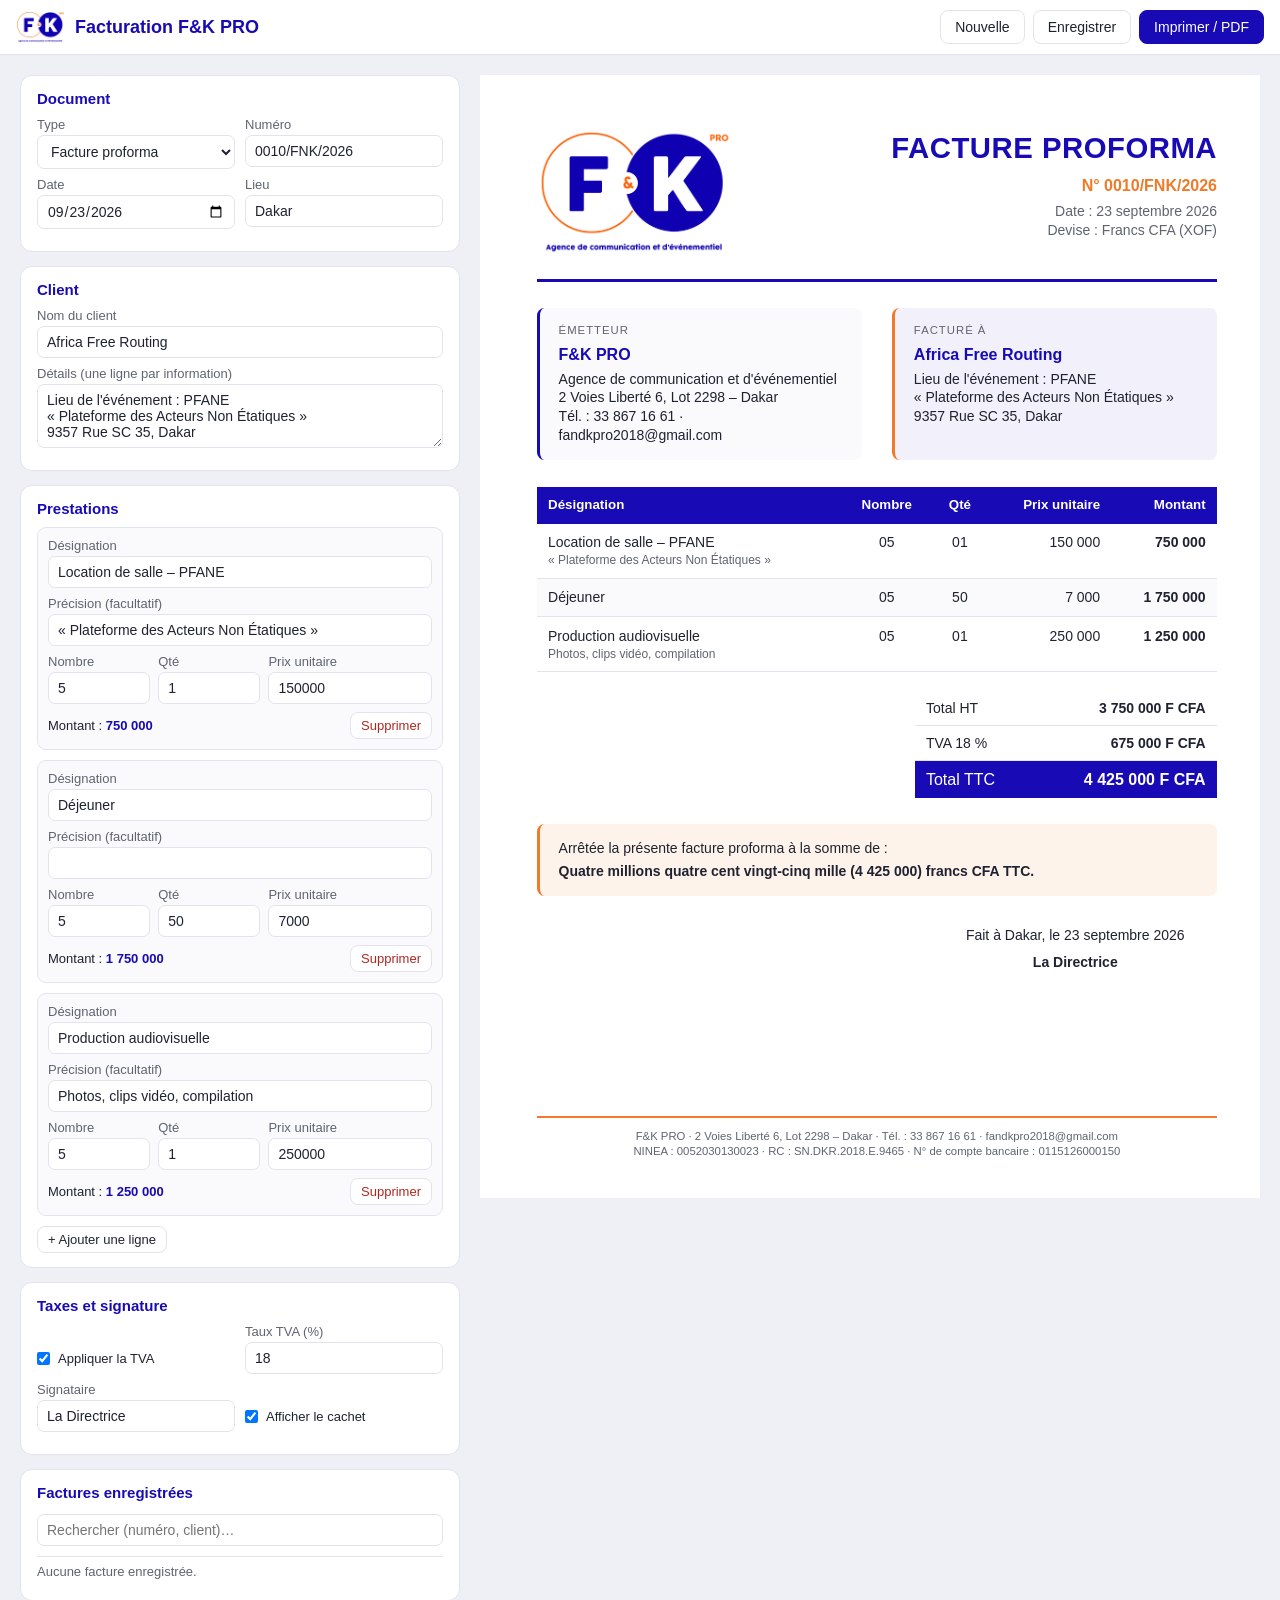
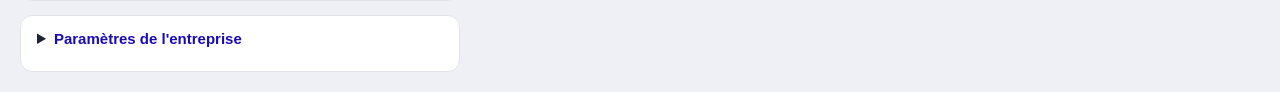
==== index.html @ 2679c10f "Application de facturation automatique F&K PRO Co-Authored-By: Claude Opus 5.5 <noreply@anthropic.co" ====
<!DOCTYPE html>
<html lang="fr">
<head>
<meta charset="UTF-8">
<meta name="viewport" content="width=device-width, initial-scale=1">
<title>F&amp;K PRO — Facturation</title>
<link rel="icon" href="logo.png">
<link rel="stylesheet" href="style.css">
</head>
<body>

<!-- Barre d'outils (non imprimée) -->
<header class="toolbar no-print">
  <div class="brand"><img src="logo.png" alt=""> <span>Facturation F&amp;K PRO</span></div>
  <div class="actions">
    <button id="btn-new" class="btn">Nouvelle</button>
    <button id="btn-save" class="btn">Enregistrer</button>
    <button id="btn-print" class="btn primary">Imprimer / PDF</button>
  </div>
</header>

<main class="layout">
  <!-- Formulaire de saisie (non imprimé) -->
  <aside class="editor no-print">
    <section class="card">
      <h2>Document</h2>
      <div class="grid2">
        <label>Type
          <select id="f-type">
            <option value="proforma">Facture proforma</option>
            <option value="facture">Facture</option>
            <option value="devis">Devis</option>
          </select>
        </label>
        <label>Numéro <input id="f-numero"></label>
        <label>Date <input id="f-date" type="date"></label>
        <label>Lieu <input id="f-lieu"></label>
      </div>
    </section>

    <section class="card">
      <h2>Client</h2>
      <label>Nom du client <input id="f-client"></label>
      <label>Détails (une ligne par information)
        <textarea id="f-client-details" rows="3"></textarea>
      </label>
    </section>

    <section class="card">
      <h2>Prestations</h2>
      <div id="lines"></div>
      <button id="btn-add-line" class="btn small">+ Ajouter une ligne</button>
    </section>

    <section class="card">
      <h2>Taxes et signature</h2>
      <div class="grid2">
        <label class="check"><input id="f-tva-on" type="checkbox"> Appliquer la TVA</label>
        <label>Taux TVA (%) <input id="f-tva" type="number" min="0" step="0.5"></label>
        <label>Signataire <input id="f-signataire"></label>
        <label class="check"><input id="f-cachet-on" type="checkbox"> Afficher le cachet</label>
      </div>
    </section>

    <section class="card">
      <h2>Factures enregistrées</h2>
      <input id="f-search" placeholder="Rechercher (numéro, client)…">
      <ul id="history" class="history"></ul>
    </section>

    <section class="card">
      <details>
        <summary><h2>Paramètres de l'entreprise</h2></summary>
        <label>Raison sociale <input id="s-nom"></label>
        <label>Activité <input id="s-activite"></label>
        <label>Adresse <input id="s-adresse"></label>
        <div class="grid2">
          <label>Téléphone <input id="s-tel"></label>
          <label>E-mail <input id="s-email"></label>
          <label>NINEA <input id="s-ninea"></label>
          <label>RC <input id="s-rc"></label>
          <label>N° de compte bancaire <input id="s-banque"></label>
          <label>Suffixe de numérotation <input id="s-suffixe"></label>
          <label>Prochain numéro <input id="s-prochain" type="number" min="1"></label>
        </div>
        <label>Cachet / signature (image, conservée uniquement sur cet appareil)
          <input id="s-cachet" type="file" accept="image/*">
        </label>
        <button id="btn-cachet-del" class="btn small">Retirer le cachet</button>
      </details>
    </section>
  </aside>

  <!-- Aperçu de la facture (seule partie imprimée) -->
  <section class="preview">
    <article class="sheet" id="sheet">
      <div class="sheet-body">
        <div class="head">
          <img class="logo" src="logo.png" alt="F&amp;K PRO">
          <div class="title">
            <h1 id="p-type">FACTURE PROFORMA</h1>
            <p class="num">N° <span id="p-numero"></span></p>
            <p class="meta">Date : <span id="p-date"></span></p>
            <p class="meta">Devise : Francs CFA (XOF)</p>
          </div>
        </div>

        <div class="parties">
          <div class="party">
            <p class="label">Émetteur</p>
            <p class="name" id="p-nom"></p>
            <p id="p-activite"></p>
            <p id="p-adresse"></p>
            <p id="p-contact"></p>
          </div>
          <div class="party client">
            <p class="label">Facturé à</p>
            <p class="name" id="p-client"></p>
            <div id="p-client-details"></div>
          </div>
        </div>

        <table class="items">
          <thead>
            <tr>
              <th class="desc">Désignation</th>
              <th>Nombre</th>
              <th>Qté</th>
              <th class="r">Prix unitaire</th>
              <th class="r">Montant</th>
            </tr>
          </thead>
          <tbody id="p-lines"></tbody>
        </table>

        <table class="totals">
          <tr><td>Total HT</td><td id="p-ht"></td></tr>
          <tr id="p-tva-row"><td id="p-tva-label">TVA 18 %</td><td id="p-tva"></td></tr>
          <tr class="grand"><td id="p-ttc-label">Total TTC</td><td id="p-ttc"></td></tr>
        </table>

        <div class="words">
          <p id="p-arrete"></p>
          <p class="amount" id="p-lettres"></p>
        </div>

        <div class="sign">
          <p id="p-fait"></p>
          <p class="who" id="p-signataire"></p>
          <img id="p-cachet" alt="">
        </div>
      </div>

      <footer class="sheet-foot">
        <p id="p-foot1"></p>
        <p id="p-foot2"></p>
      </footer>
    </article>
  </section>
</main>

<div id="toast" class="toast no-print" role="status"></div>
<script src="app.js"></script>
</body>
</html>
---- style.css ----
/* Couleurs reprises de la charte F&K PRO */
:root {
  --bleu: #180bb5;
  --orange: #f07a28;
  --texte: #1f2230;
  --gris: #5f6470;
  --fond-bleu: #f2f1fb;
  --fond-ligne: #fafafd;
  --fond-orange: #fef3ea;
  --bord: #e3e3ee;
  --app: #eef0f5;
}

* { box-sizing: border-box; }
body {
  margin: 0;
  font-family: Calibri, "Segoe UI", Carlito, Arial, sans-serif;
  color: var(--texte);
  background: var(--app);
}

/* ---------- Barre d'outils ---------- */
.toolbar {
  position: sticky; top: 0; z-index: 10;
  display: flex; align-items: center; justify-content: space-between; gap: 12px;
  padding: 10px 16px; background: #fff; border-bottom: 1px solid var(--bord);
  flex-wrap: wrap;
}
.brand { display: flex; align-items: center; gap: 10px; font-weight: 700; color: var(--bleu); font-size: 18px; }
.brand img { height: 32px; }
.actions { display: flex; gap: 8px; flex-wrap: wrap; }
.btn {
  border: 1px solid var(--bord); background: #fff; color: var(--texte);
  padding: 8px 14px; border-radius: 8px; font: inherit; font-size: 14px; cursor: pointer;
}
.btn:hover { border-color: var(--bleu); color: var(--bleu); }
.btn.primary { background: var(--bleu); border-color: var(--bleu); color: #fff; }
.btn.primary:hover { background: #10089a; color: #fff; }
.btn.small { padding: 5px 10px; font-size: 13px; }
.btn.danger { color: #b3261e; }

/* ---------- Mise en page ---------- */
.layout { display: grid; grid-template-columns: minmax(340px, 440px) 1fr; gap: 20px; padding: 20px; align-items: start; }
.editor { display: flex; flex-direction: column; gap: 14px; }
.card { background: #fff; border: 1px solid var(--bord); border-radius: 12px; padding: 14px 16px; }
.card h2 { margin: 0 0 10px; font-size: 15px; color: var(--bleu); display: inline-block; }
summary { cursor: pointer; }
summary h2 { margin: 0; }
label { display: block; font-size: 13px; color: var(--gris); margin-bottom: 8px; }
input, select, textarea {
  display: block; width: 100%; margin-top: 3px; padding: 7px 9px;
  border: 1px solid var(--bord); border-radius: 7px; font: inherit; font-size: 14px; color: var(--texte); background: #fff;
}
input:focus, select:focus, textarea:focus { outline: 2px solid var(--bleu); outline-offset: -1px; }
.grid2 { display: grid; grid-template-columns: 1fr 1fr; gap: 0 10px; }
label.check { display: flex; align-items: center; gap: 8px; color: var(--texte); padding-top: 18px; }
label.check input { width: auto; margin: 0; }

.line { border: 1px solid var(--bord); border-radius: 9px; padding: 10px; margin-bottom: 10px; background: var(--fond-ligne); }
.line .row3 { display: grid; grid-template-columns: 1fr 1fr 1.6fr; gap: 8px; }
.line .line-foot { display: flex; justify-content: space-between; align-items: center; font-size: 13px; }
.line .line-foot strong { color: var(--bleu); }

.history { list-style: none; margin: 10px 0 0; padding: 0; max-height: 260px; overflow: auto; }
.history li { display: flex; align-items: center; gap: 8px; padding: 7px 0; border-top: 1px solid var(--bord); font-size: 13px; }
.history li .info { flex: 1; min-width: 0; }
.history li .info b { color: var(--bleu); }
.history li .info span { display: block; color: var(--gris); overflow: hidden; text-overflow: ellipsis; white-space: nowrap; }
.history .empty { color: var(--gris); }

.toast {
  position: fixed; bottom: 20px; left: 50%; transform: translateX(-50%);
  background: var(--texte); color: #fff; padding: 10px 16px; border-radius: 8px; font-size: 14px;
  opacity: 0; pointer-events: none; transition: opacity .2s;
}
.toast.show { opacity: 1; }

/* ---------- Feuille A4 ---------- */
.preview { overflow-x: auto; }
.sheet {
  width: 210mm; min-height: 297mm; margin: 0 auto; background: #fff;
  box-shadow: 0 4px 24px rgba(20, 20, 60, .12);
  padding: 14mm 15mm 10mm; display: flex; flex-direction: column;
  font-size: 10.5pt; line-height: 1.35;
}
.sheet-body { flex: 1; }
.sheet p { margin: 0; }

.head { display: flex; justify-content: space-between; align-items: flex-start; border-bottom: 3px solid var(--bleu); padding-bottom: 6mm; }
.logo { width: 52mm; }
.title { text-align: right; }
.title h1 { margin: 0 0 2mm; color: var(--bleu); font-size: 22pt; letter-spacing: .5px; }
.title .num { color: var(--orange); font-weight: 700; font-size: 12pt; margin-bottom: 1.5mm; }
.title .meta { color: var(--gris); }

.parties { display: grid; grid-template-columns: 1fr 1fr; gap: 8mm; margin: 7mm 0; }
.party { padding: 4mm 5mm; border-radius: 2mm; background: var(--fond-ligne); border-left: 3px solid var(--bleu); }
.party.client { background: var(--fond-bleu); border-left-color: var(--orange); }
.party .label { text-transform: uppercase; font-size: 8.5pt; letter-spacing: 1px; color: var(--gris); margin-bottom: 1.5mm; }
.party .name { font-weight: 700; color: var(--bleu); font-size: 12pt; margin-bottom: 1mm; }

.items { width: 100%; border-collapse: collapse; }
.items th { background: var(--bleu); color: #fff; font-weight: 700; padding: 2.5mm 3mm; text-align: center; font-size: 10pt; }
.items th.desc { text-align: left; }
.items th.r, .items td.r { text-align: right; }
.items td { padding: 2.5mm 3mm; border-bottom: 1px solid var(--bord); text-align: center; vertical-align: top; }
.items td.desc { text-align: left; }
.items td.desc small { display: block; color: var(--gris); font-size: 9pt; }
.items tbody tr:nth-child(even) td { background: var(--fond-ligne); }
.items td.total { font-weight: 700; }

.totals { margin: 5mm 0 0 auto; border-collapse: collapse; min-width: 80mm; }
.totals td { padding: 2mm 3mm; border-bottom: 1px solid var(--bord); }
.totals td:last-child { text-align: right; font-weight: 700; white-space: nowrap; }
.totals tr.grand td { background: var(--bleu); color: #fff; font-size: 12pt; border: 0; }

.words { margin-top: 7mm; padding: 4mm 5mm; background: var(--fond-orange); border-left: 3px solid var(--orange); border-radius: 2mm; }
.words .amount { font-weight: 700; margin-top: 1mm; }

.sign { margin-top: 8mm; margin-left: auto; width: 75mm; text-align: center; }
.sign .who { font-weight: 700; margin-top: 2mm; }
.sign img { display: none; max-width: 65mm; max-height: 32mm; margin: 3mm auto 0; }
.sign img.show { display: block; }

.sheet-foot { border-top: 2px solid var(--orange); padding-top: 3mm; margin-top: 8mm; text-align: center; color: var(--gris); font-size: 8.5pt; }

/* ---------- Écrans étroits ---------- */
@media (max-width: 980px) {
  .layout { grid-template-columns: 1fr; padding: 12px 16px; }
  .preview { overflow-x: auto; }
}
@media (max-width: 420px) {
  .grid2 { grid-template-columns: 1fr; }
  label.check { padding-top: 0; }
}

/* ---------- Impression : seule la feuille est imprimée ---------- */
@page { size: A4; margin: 0; }
@media print {
  body { background: #fff; -webkit-print-color-adjust: exact; print-color-adjust: exact; }
  .no-print { display: none !important; }
  .layout { display: block; padding: 0; }
  .sheet { box-shadow: none; margin: 0; }
  .items tr { break-inside: avoid; }
}
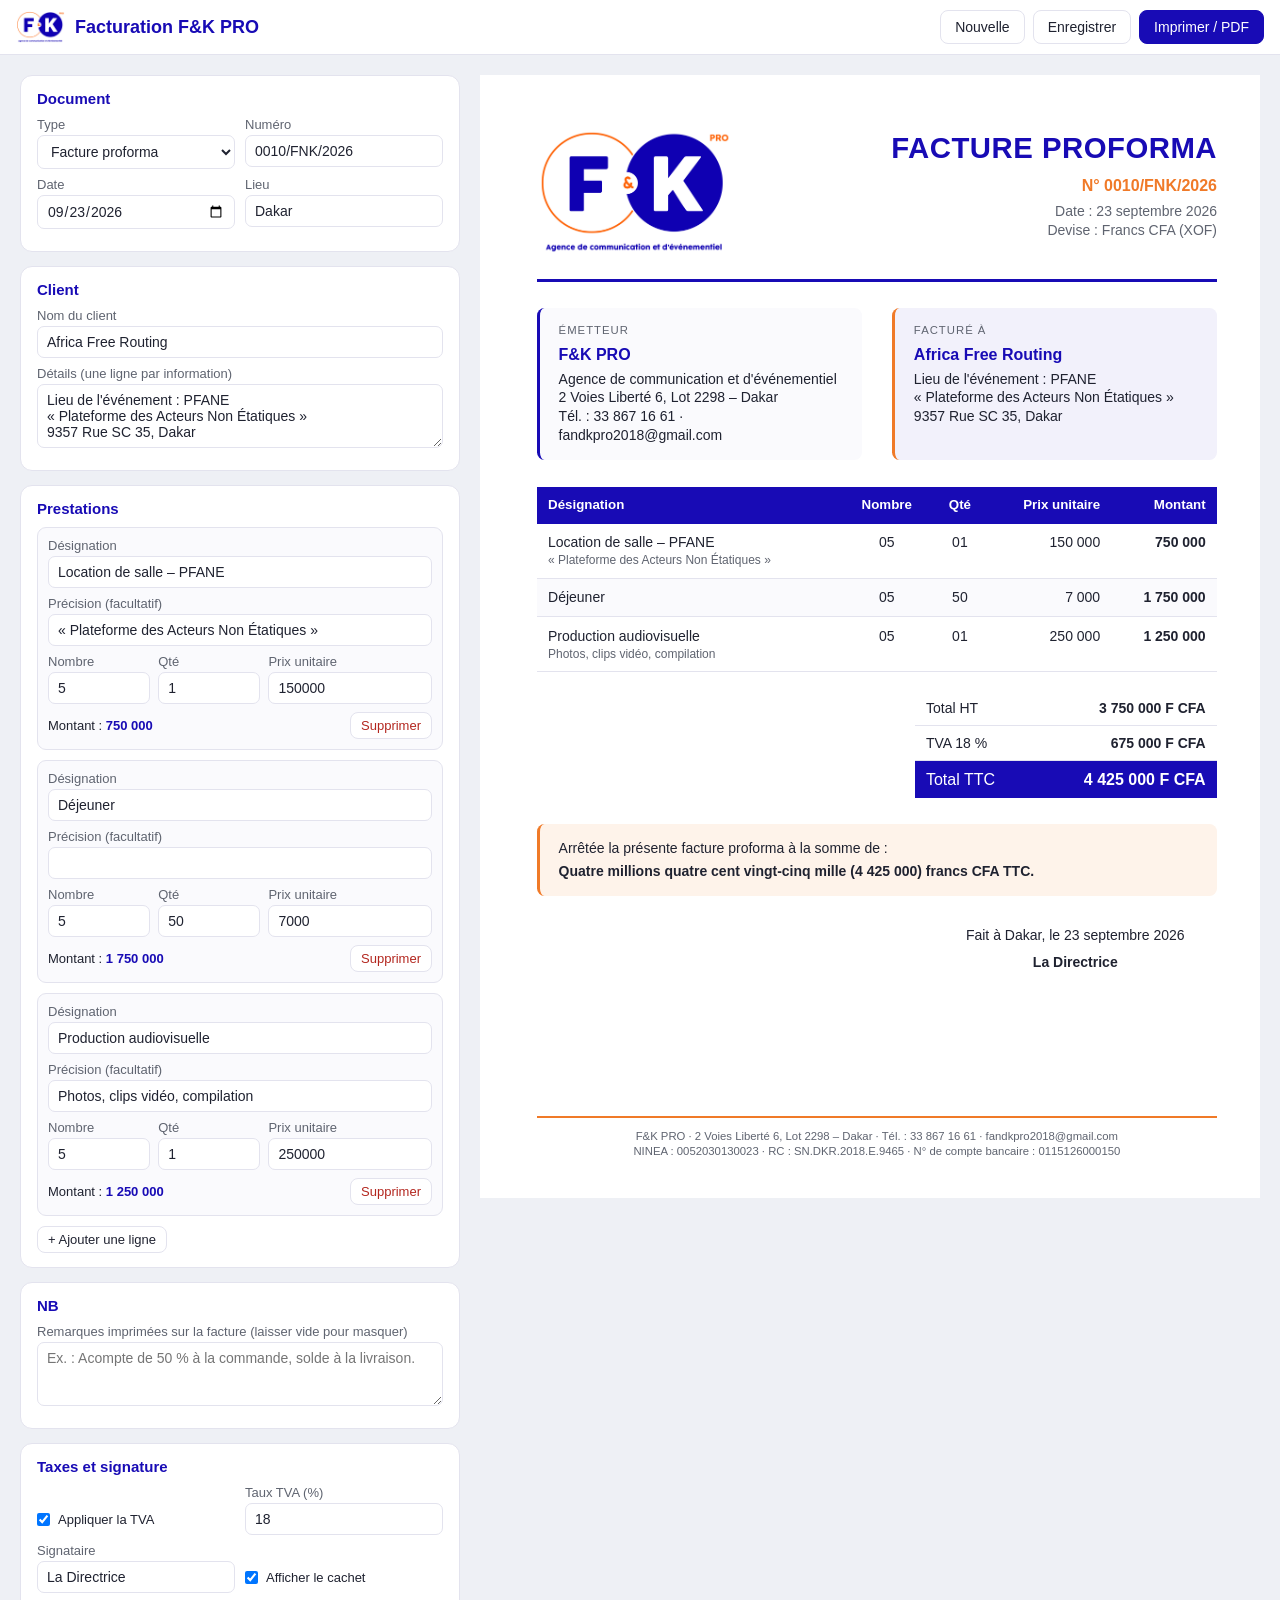
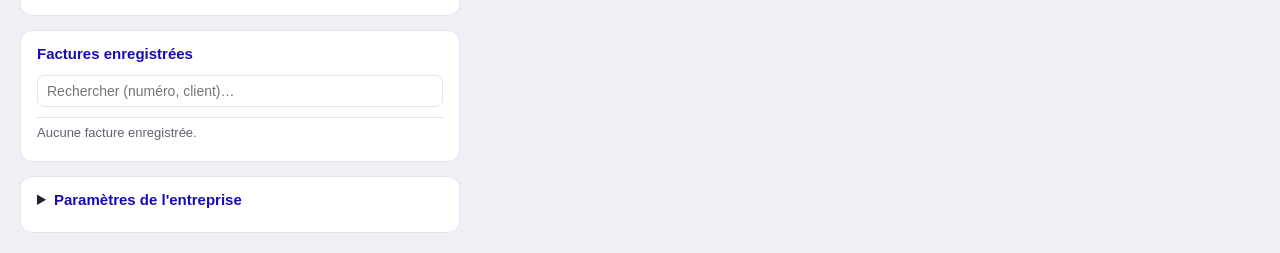
==== commit ca33ae18: "Ajout de la section NB sur les factures Co-Authored-By: Claude Opus 5.5 <noreply@anthropic.com>" ====
--- a/index.html
+++ b/index.html
@@ -53,6 +53,13 @@
     </section>
 
     <section class="card">
+      <h2>NB</h2>
+      <label>Remarques imprimées sur la facture (laisser vide pour masquer)
+        <textarea id="f-nb" rows="3" placeholder="Ex. : Acompte de 50 % à la commande, solde à la livraison."></textarea>
+      </label>
+    </section>
+
+    <section class="card">
       <h2>Taxes et signature</h2>
       <div class="grid2">
         <label class="check"><input id="f-tva-on" type="checkbox"> Appliquer la TVA</label>
@@ -83,6 +90,9 @@
           <label>Suffixe de numérotation <input id="s-suffixe"></label>
           <label>Prochain numéro <input id="s-prochain" type="number" min="1"></label>
         </div>
+        <label>NB par défaut (repris sur chaque nouvelle facture)
+          <textarea id="s-nb" rows="2"></textarea>
+        </label>
         <label>Cachet / signature (image, conservée uniquement sur cet appareil)
           <input id="s-cachet" type="file" accept="image/*">
         </label>
@@ -144,6 +154,11 @@
           <p class="amount" id="p-lettres"></p>
         </div>
 
+        <div class="nb" id="p-nb-bloc">
+          <p><strong>NB :</strong></p>
+          <div id="p-nb"></div>
+        </div>
+
         <div class="sign">
           <p id="p-fait"></p>
           <p class="who" id="p-signataire"></p>
--- a/style.css
+++ b/style.css
@@ -117,6 +117,8 @@
 .words { margin-top: 7mm; padding: 4mm 5mm; background: var(--fond-orange); border-left: 3px solid var(--orange); border-radius: 2mm; }
 .words .amount { font-weight: 700; margin-top: 1mm; }
 
+.nb { margin-top: 5mm; padding: 3mm 5mm; border: 1px dashed var(--bleu); border-radius: 2mm; font-size: 9.5pt; }
+.nb strong { color: var(--bleu); }
 .sign { margin-top: 8mm; margin-left: auto; width: 75mm; text-align: center; }
 .sign .who { font-weight: 700; margin-top: 2mm; }
 .sign img { display: none; max-width: 65mm; max-height: 32mm; margin: 3mm auto 0; }
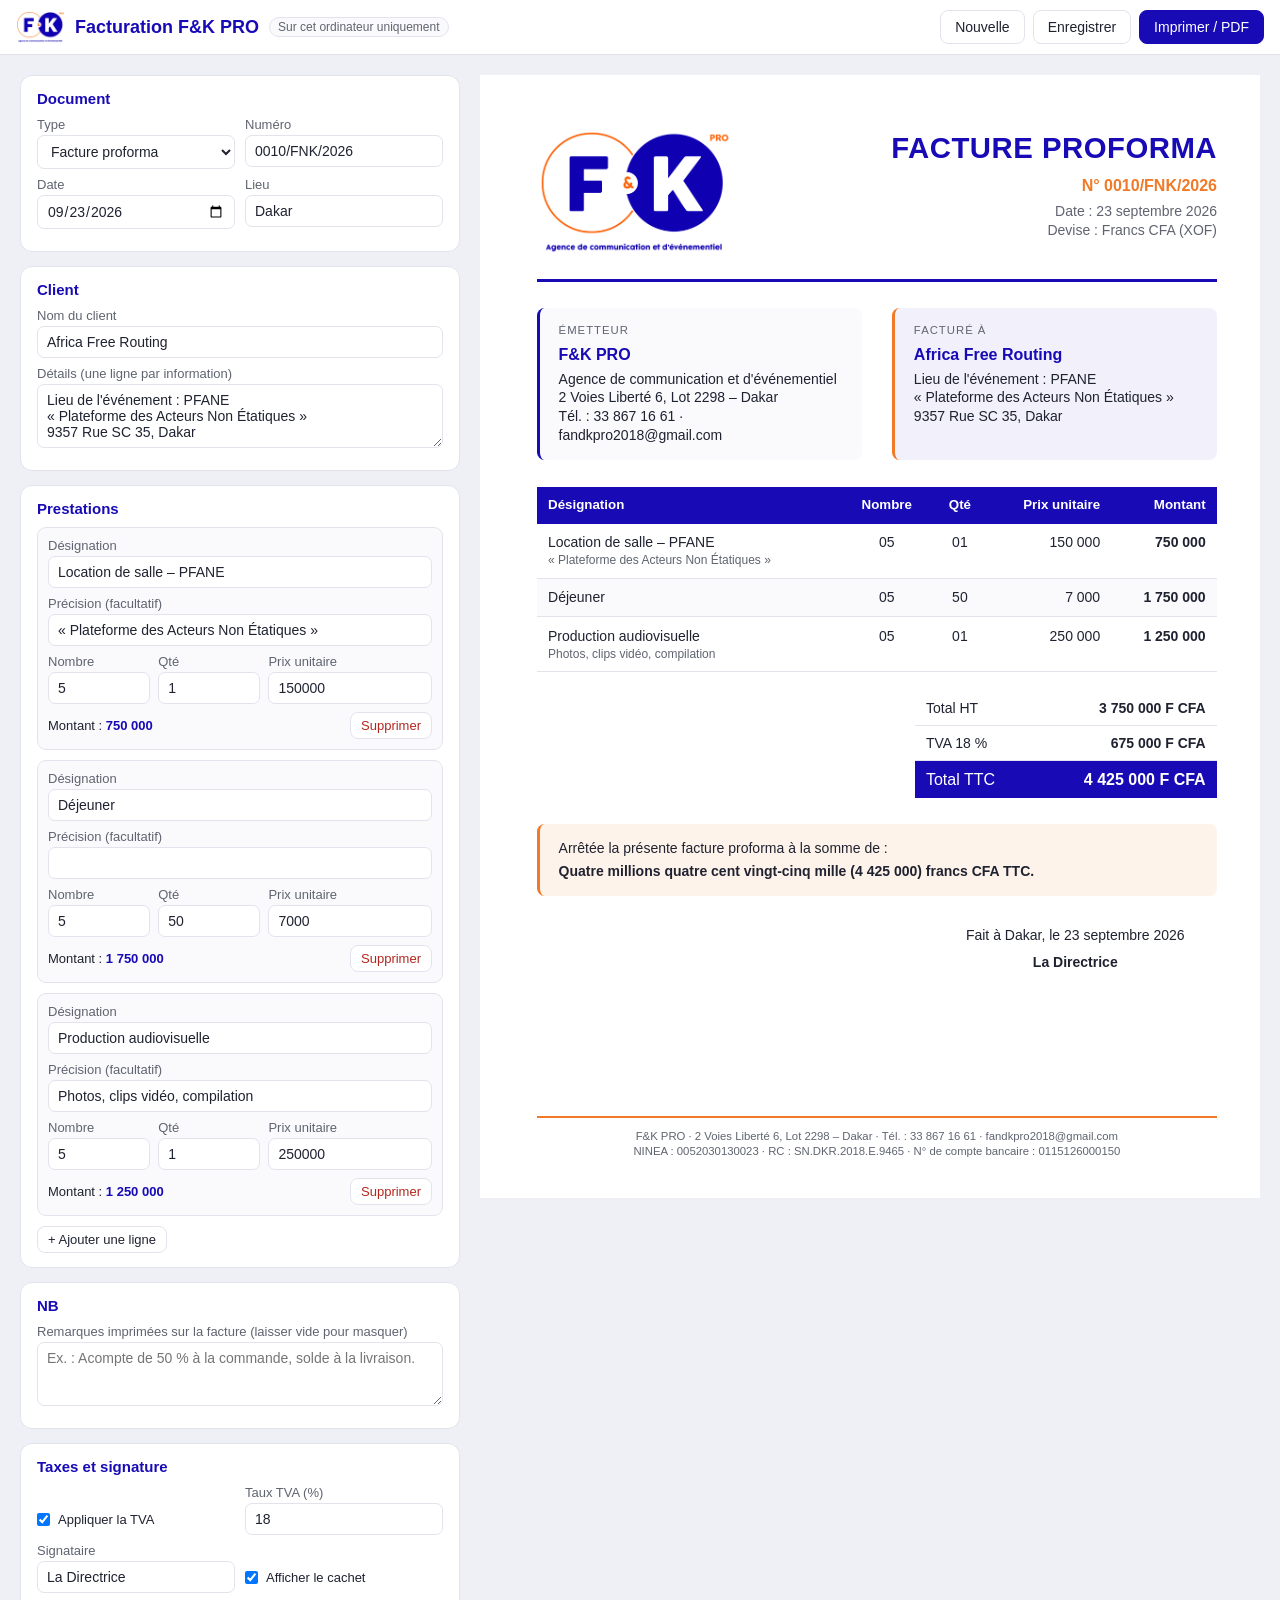
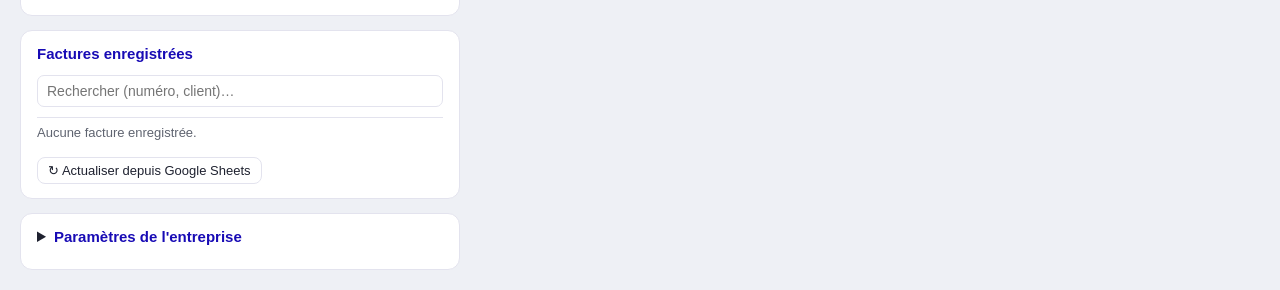
==== commit 00b2e600: "Enregistrement des factures dans Google Sheets Synchronisation via un script Apps Script protégé par" ====
--- a/index.html
+++ b/index.html
@@ -11,7 +11,7 @@
 
 <!-- Barre d'outils (non imprimée) -->
 <header class="toolbar no-print">
-  <div class="brand"><img src="logo.png" alt=""> <span>Facturation F&amp;K PRO</span></div>
+  <div class="brand"><img src="logo.png" alt=""> <span>Facturation F&amp;K PRO</span> <span id="cloud-statut" class="statut"></span></div>
   <div class="actions">
     <button id="btn-new" class="btn">Nouvelle</button>
     <button id="btn-save" class="btn">Enregistrer</button>
@@ -73,6 +73,7 @@
       <h2>Factures enregistrées</h2>
       <input id="f-search" placeholder="Rechercher (numéro, client)…">
       <ul id="history" class="history"></ul>
+      <button id="btn-sync" class="btn small">↻ Actualiser depuis Google Sheets</button>
     </section>
 
     <section class="card">
@@ -97,6 +98,13 @@
           <input id="s-cachet" type="file" accept="image/*">
         </label>
         <button id="btn-cachet-del" class="btn small">Retirer le cachet</button>
+
+        <h3>Enregistrement en ligne (Google Sheets)</h3>
+        <p class="aide">Les factures enregistrées sont copiées dans votre tableur Google et retrouvées sur tous les appareils.
+          Guide : <a href="https://github.com/ignd/F-K/blob/main/INSTALLATION-GOOGLE-SHEETS.md" target="_blank" rel="noopener">installation Google Sheets</a>.</p>
+        <label>Adresse du script (se termine par /exec) <input id="s-cloud-url" placeholder="https://script.google.com/macros/s/…/exec"></label>
+        <label>Code d'accès <input id="s-cloud-code" type="password" autocomplete="off"></label>
+        <button id="btn-cloud-test" class="btn small">Tester et synchroniser</button>
       </details>
     </section>
   </aside>
--- a/style.css
+++ b/style.css
@@ -66,6 +66,12 @@
 .history li .info { flex: 1; min-width: 0; }
 .history li .info b { color: var(--bleu); }
 .history li .info span { display: block; color: var(--gris); overflow: hidden; text-overflow: ellipsis; white-space: nowrap; }
+.statut { font-size: 12px; font-weight: 400; color: var(--gris); padding: 2px 8px; border-radius: 99px; background: var(--fond-ligne); border: 1px solid var(--bord); }
+.statut.ok { color: #1b6e3a; background: #eaf7ef; border-color: #bfe5cc; }
+.statut.err { color: #b3261e; background: #fdecea; border-color: #f5c2bd; }
+.card h3 { font-size: 14px; color: var(--bleu); margin: 16px 0 4px; }
+.aide { font-size: 12.5px; color: var(--gris); margin: 0 0 8px; }
+#btn-sync { margin-top: 10px; }
 .history .empty { color: var(--gris); }
 
 .toast {
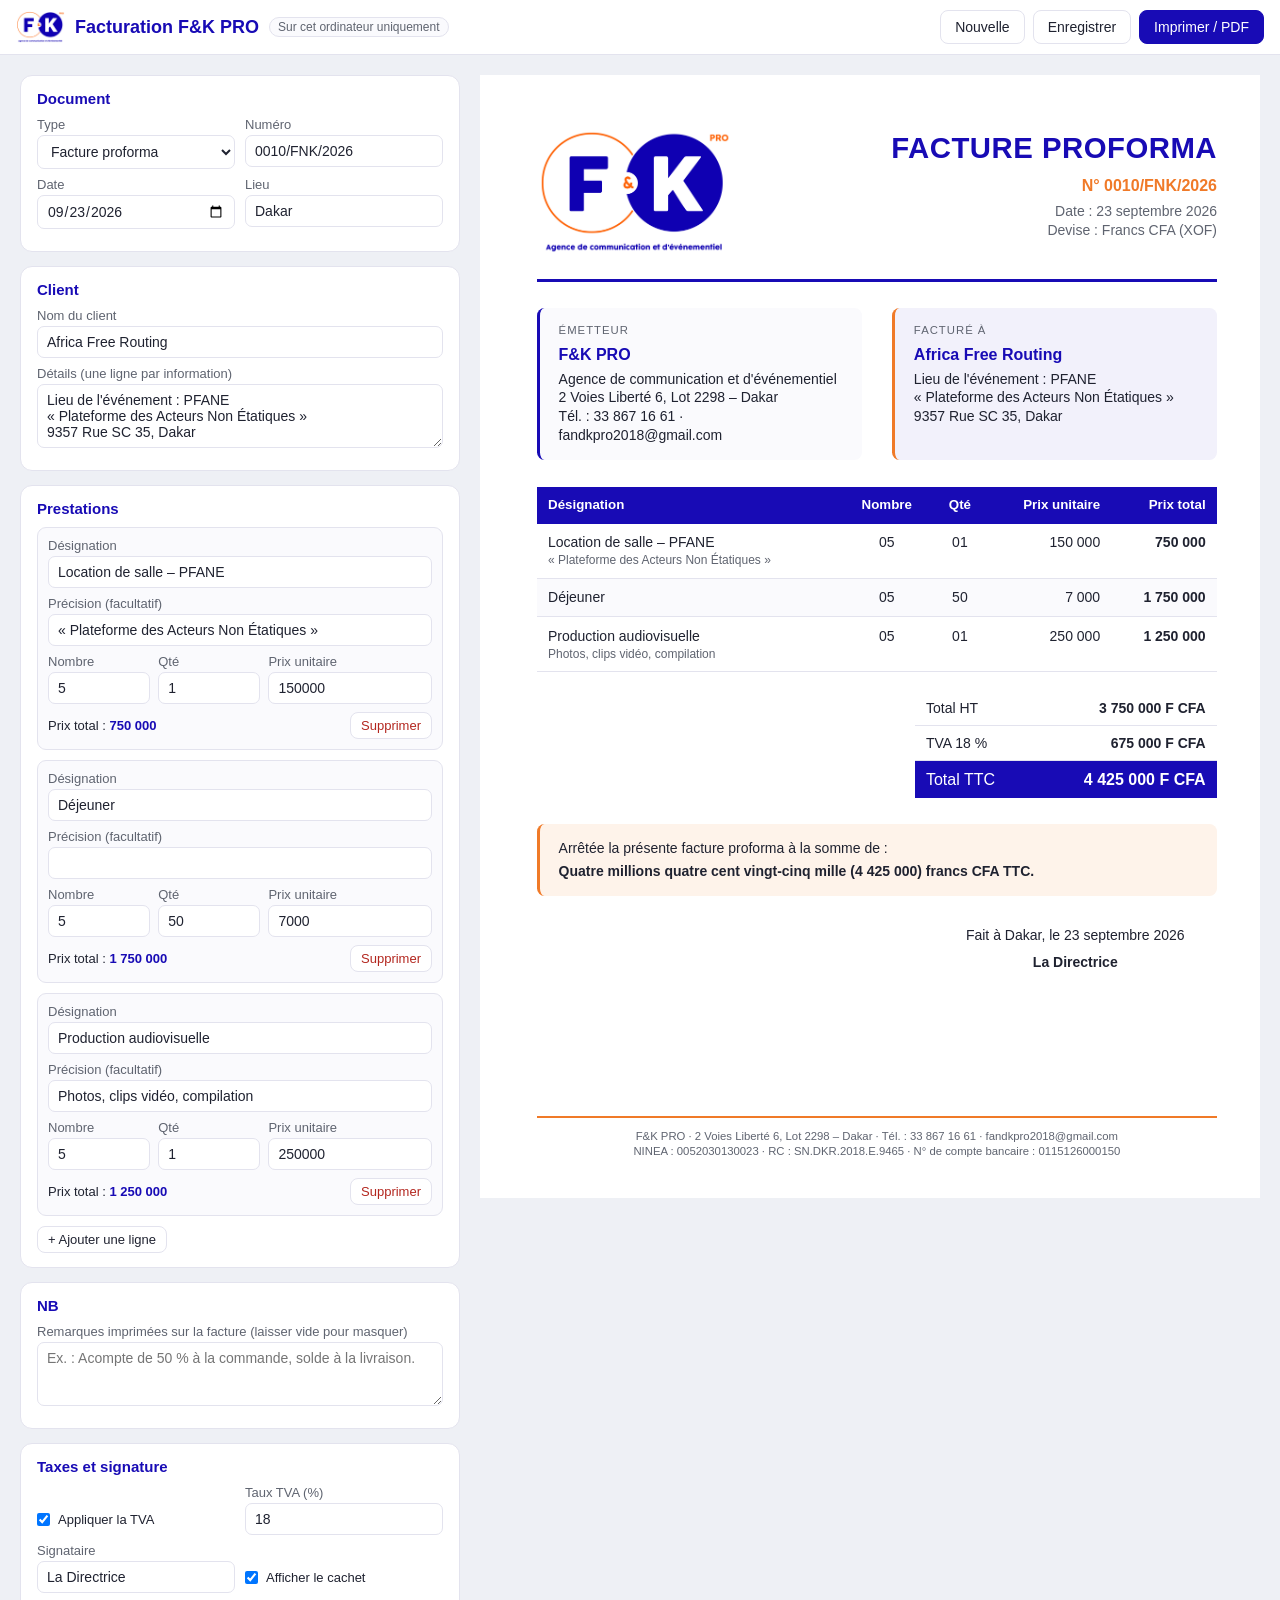
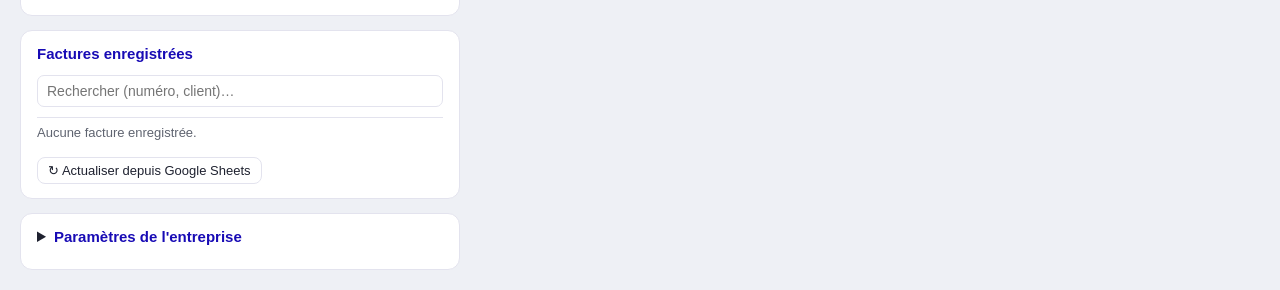
==== commit 8af11615: "Colonne « Prix total » au lieu de « Montant » Co-Authored-By: Claude Opus 5.5 <noreply@anthropic.com" ====
--- a/index.html
+++ b/index.html
@@ -145,7 +145,7 @@
               <th>Nombre</th>
               <th>Qté</th>
               <th class="r">Prix unitaire</th>
-              <th class="r">Montant</th>
+              <th class="r">Prix total</th>
             </tr>
           </thead>
           <tbody id="p-lines"></tbody>
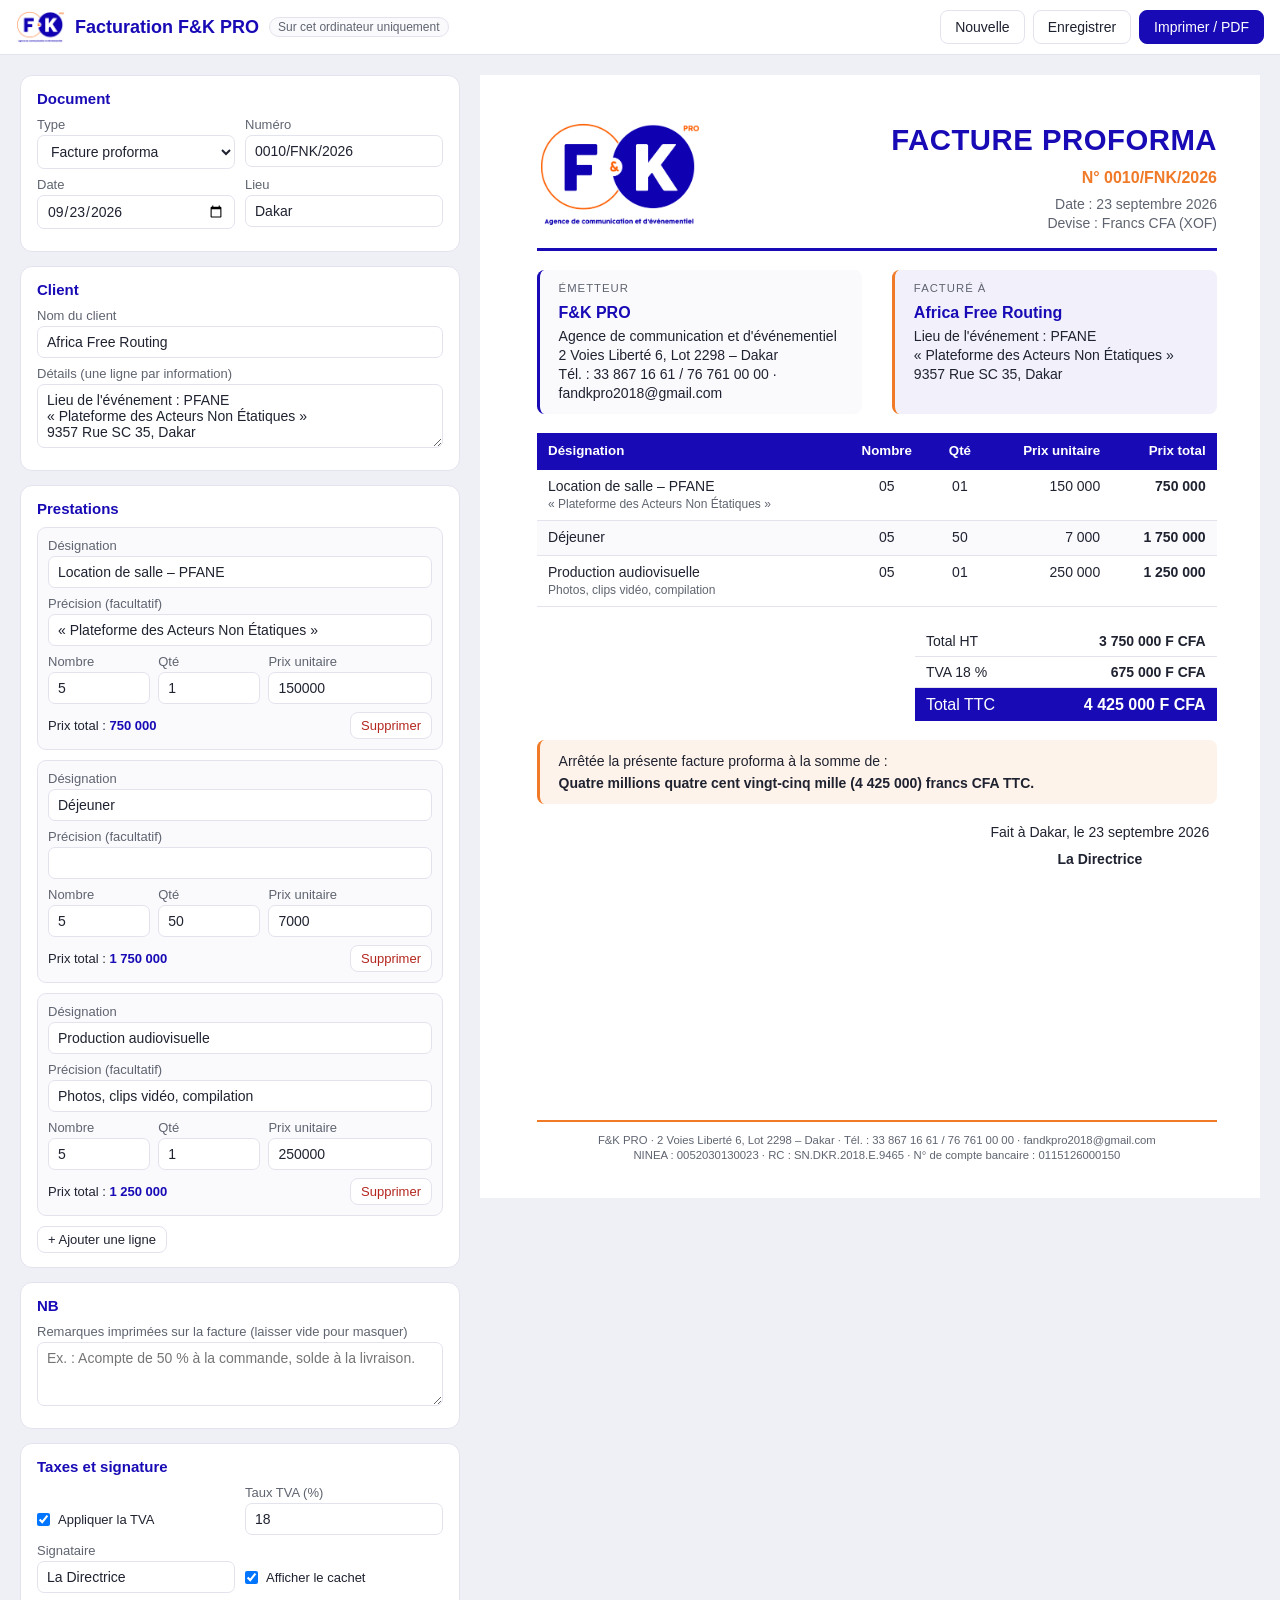
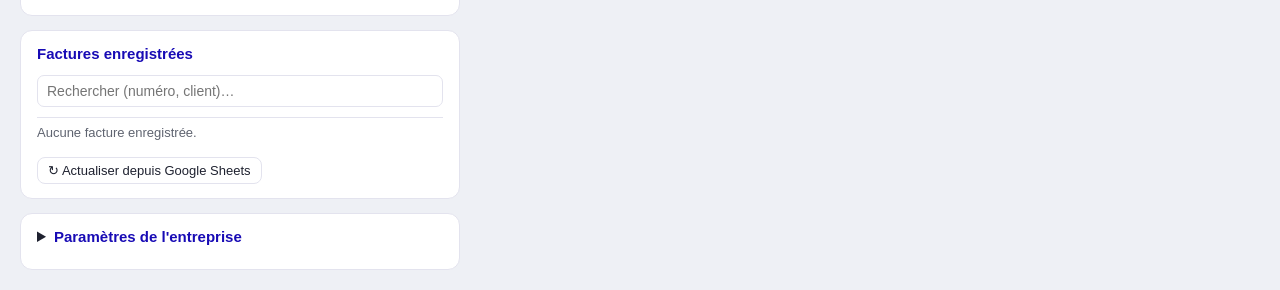
==== commit 5dee7386: "Mise en page compacte : NB et signature côte à côte, facture sur une page A4 Co-Authored-By: Claude " ====
--- a/index.html
+++ b/index.html
@@ -162,15 +162,18 @@
           <p class="amount" id="p-lettres"></p>
         </div>
 
-        <div class="nb" id="p-nb-bloc">
-          <p><strong>NB :</strong></p>
-          <div id="p-nb"></div>
-        </div>
+        <!-- NB à gauche, signature à droite : garde la facture sur une seule page -->
+        <div class="bas">
+          <div class="nb" id="p-nb-bloc">
+            <p><strong>NB :</strong></p>
+            <div id="p-nb"></div>
+          </div>
 
-        <div class="sign">
-          <p id="p-fait"></p>
-          <p class="who" id="p-signataire"></p>
-          <img id="p-cachet" alt="">
+          <div class="sign">
+            <p id="p-fait"></p>
+            <p class="who" id="p-signataire"></p>
+            <img id="p-cachet" alt="">
+          </div>
         </div>
       </div>
 
--- a/style.css
+++ b/style.css
@@ -86,21 +86,21 @@
 .sheet {
   width: 210mm; min-height: 297mm; margin: 0 auto; background: #fff;
   box-shadow: 0 4px 24px rgba(20, 20, 60, .12);
-  padding: 14mm 15mm 10mm; display: flex; flex-direction: column;
+  padding: 12mm 15mm 9mm; display: flex; flex-direction: column;
   font-size: 10.5pt; line-height: 1.35;
 }
 .sheet-body { flex: 1; }
 .sheet p { margin: 0; }
 
-.head { display: flex; justify-content: space-between; align-items: flex-start; border-bottom: 3px solid var(--bleu); padding-bottom: 6mm; }
-.logo { width: 52mm; }
+.head { display: flex; justify-content: space-between; align-items: flex-start; border-bottom: 3px solid var(--bleu); padding-bottom: 4mm; }
+.logo { width: 44mm; }
 .title { text-align: right; }
 .title h1 { margin: 0 0 2mm; color: var(--bleu); font-size: 22pt; letter-spacing: .5px; }
 .title .num { color: var(--orange); font-weight: 700; font-size: 12pt; margin-bottom: 1.5mm; }
 .title .meta { color: var(--gris); }
 
-.parties { display: grid; grid-template-columns: 1fr 1fr; gap: 8mm; margin: 7mm 0; }
-.party { padding: 4mm 5mm; border-radius: 2mm; background: var(--fond-ligne); border-left: 3px solid var(--bleu); }
+.parties { display: grid; grid-template-columns: 1fr 1fr; gap: 8mm; margin: 5mm 0; }
+.party { padding: 3mm 5mm; border-radius: 2mm; background: var(--fond-ligne); border-left: 3px solid var(--bleu); }
 .party.client { background: var(--fond-bleu); border-left-color: var(--orange); }
 .party .label { text-transform: uppercase; font-size: 8.5pt; letter-spacing: 1px; color: var(--gris); margin-bottom: 1.5mm; }
 .party .name { font-weight: 700; color: var(--bleu); font-size: 12pt; margin-bottom: 1mm; }
@@ -109,28 +109,29 @@
 .items th { background: var(--bleu); color: #fff; font-weight: 700; padding: 2.5mm 3mm; text-align: center; font-size: 10pt; }
 .items th.desc { text-align: left; }
 .items th.r, .items td.r { text-align: right; }
-.items td { padding: 2.5mm 3mm; border-bottom: 1px solid var(--bord); text-align: center; vertical-align: top; }
+.items td { padding: 2mm 3mm; border-bottom: 1px solid var(--bord); text-align: center; vertical-align: top; }
 .items td.desc { text-align: left; }
 .items td.desc small { display: block; color: var(--gris); font-size: 9pt; }
 .items tbody tr:nth-child(even) td { background: var(--fond-ligne); }
 .items td.total { font-weight: 700; }
 
 .totals { margin: 5mm 0 0 auto; border-collapse: collapse; min-width: 80mm; }
-.totals td { padding: 2mm 3mm; border-bottom: 1px solid var(--bord); }
+.totals td { padding: 1.5mm 3mm; border-bottom: 1px solid var(--bord); }
 .totals td:last-child { text-align: right; font-weight: 700; white-space: nowrap; }
 .totals tr.grand td { background: var(--bleu); color: #fff; font-size: 12pt; border: 0; }
 
-.words { margin-top: 7mm; padding: 4mm 5mm; background: var(--fond-orange); border-left: 3px solid var(--orange); border-radius: 2mm; }
+.words { margin-top: 5mm; padding: 3mm 5mm; background: var(--fond-orange); border-left: 3px solid var(--orange); border-radius: 2mm; }
 .words .amount { font-weight: 700; margin-top: 1mm; }
 
-.nb { margin-top: 5mm; padding: 3mm 5mm; border: 1px dashed var(--bleu); border-radius: 2mm; font-size: 9.5pt; }
+.bas { display: flex; gap: 6mm; align-items: flex-start; margin-top: 5mm; }
+.nb { flex: 1; padding: 3mm 5mm; border: 1px dashed var(--bleu); border-radius: 2mm; font-size: 9.5pt; }
 .nb strong { color: var(--bleu); }
-.sign { margin-top: 8mm; margin-left: auto; width: 75mm; text-align: center; }
+.sign { flex: none; margin-left: auto; width: 62mm; text-align: center; }
 .sign .who { font-weight: 700; margin-top: 2mm; }
-.sign img { display: none; max-width: 65mm; max-height: 32mm; margin: 3mm auto 0; }
+.sign img { display: none; max-width: 60mm; max-height: 30mm; margin: 3mm auto 0; }
 .sign img.show { display: block; }
 
-.sheet-foot { border-top: 2px solid var(--orange); padding-top: 3mm; margin-top: 8mm; text-align: center; color: var(--gris); font-size: 8.5pt; }
+.sheet-foot { border-top: 2px solid var(--orange); padding-top: 3mm; margin-top: 6mm; text-align: center; color: var(--gris); font-size: 8.5pt; }
 
 /* ---------- Écrans étroits ---------- */
 @media (max-width: 980px) {
@@ -148,6 +149,6 @@
   body { background: #fff; -webkit-print-color-adjust: exact; print-color-adjust: exact; }
   .no-print { display: none !important; }
   .layout { display: block; padding: 0; }
-  .sheet { box-shadow: none; margin: 0; }
+  .sheet { box-shadow: none; margin: 0; min-height: 296mm; }
   .items tr { break-inside: avoid; }
 }
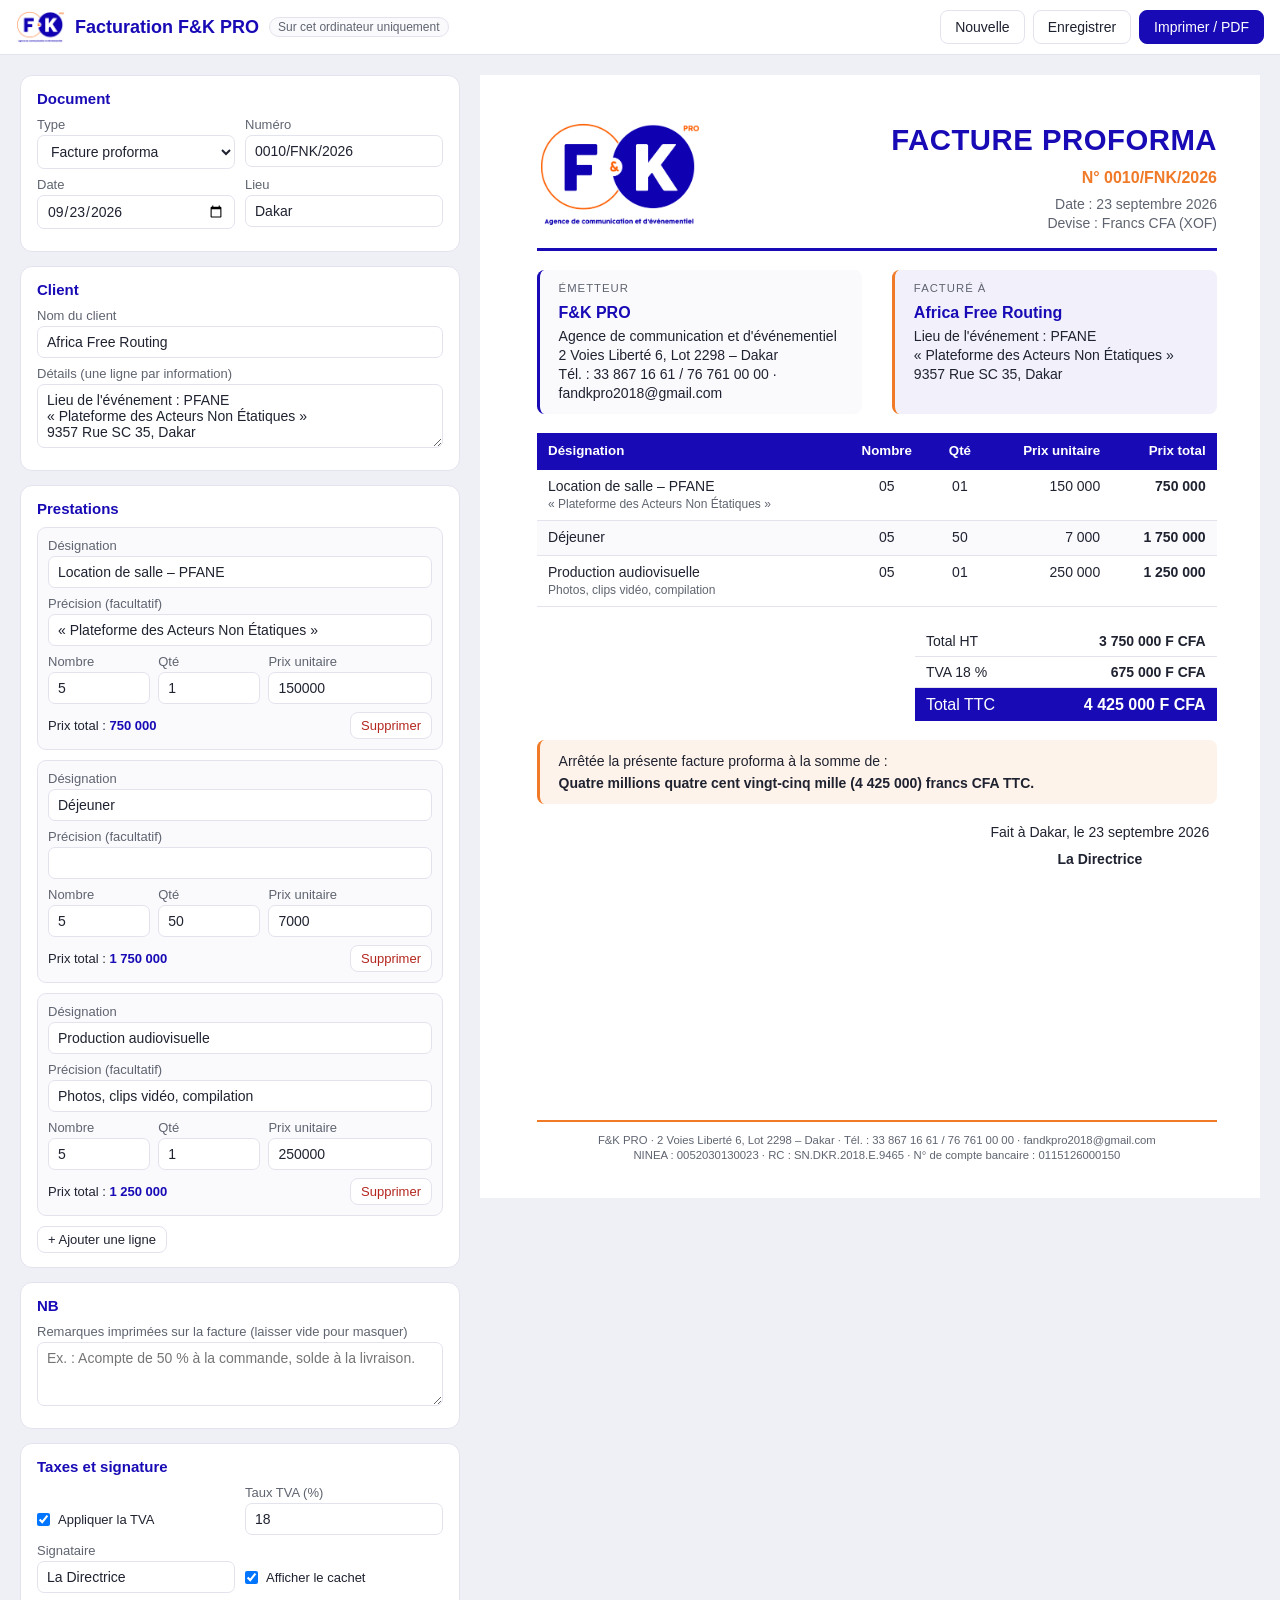
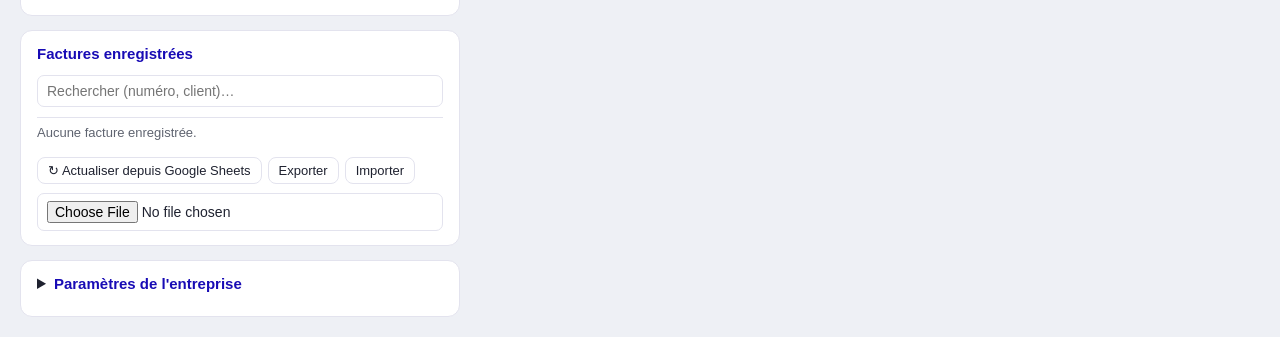
==== commit 92c1f4f6: "Export et import des factures (fichier de sauvegarde) Co-Authored-By: Claude Opus 5.5 <noreply@anthr" ====
--- a/index.html
+++ b/index.html
@@ -73,7 +73,12 @@
       <h2>Factures enregistrées</h2>
       <input id="f-search" placeholder="Rechercher (numéro, client)…">
       <ul id="history" class="history"></ul>
-      <button id="btn-sync" class="btn small">↻ Actualiser depuis Google Sheets</button>
+      <div class="history-actions">
+        <button id="btn-sync" class="btn small">↻ Actualiser depuis Google Sheets</button>
+        <button id="btn-export" class="btn small">Exporter</button>
+        <button id="btn-import" class="btn small">Importer</button>
+        <input id="f-import" type="file" accept=".json,application/json" hidden>
+      </div>
     </section>
 
     <section class="card">
--- a/style.css
+++ b/style.css
@@ -71,7 +71,7 @@
 .statut.err { color: #b3261e; background: #fdecea; border-color: #f5c2bd; }
 .card h3 { font-size: 14px; color: var(--bleu); margin: 16px 0 4px; }
 .aide { font-size: 12.5px; color: var(--gris); margin: 0 0 8px; }
-#btn-sync { margin-top: 10px; }
+.history-actions { display: flex; flex-wrap: wrap; gap: 6px; margin-top: 10px; }
 .history .empty { color: var(--gris); }
 
 .toast {
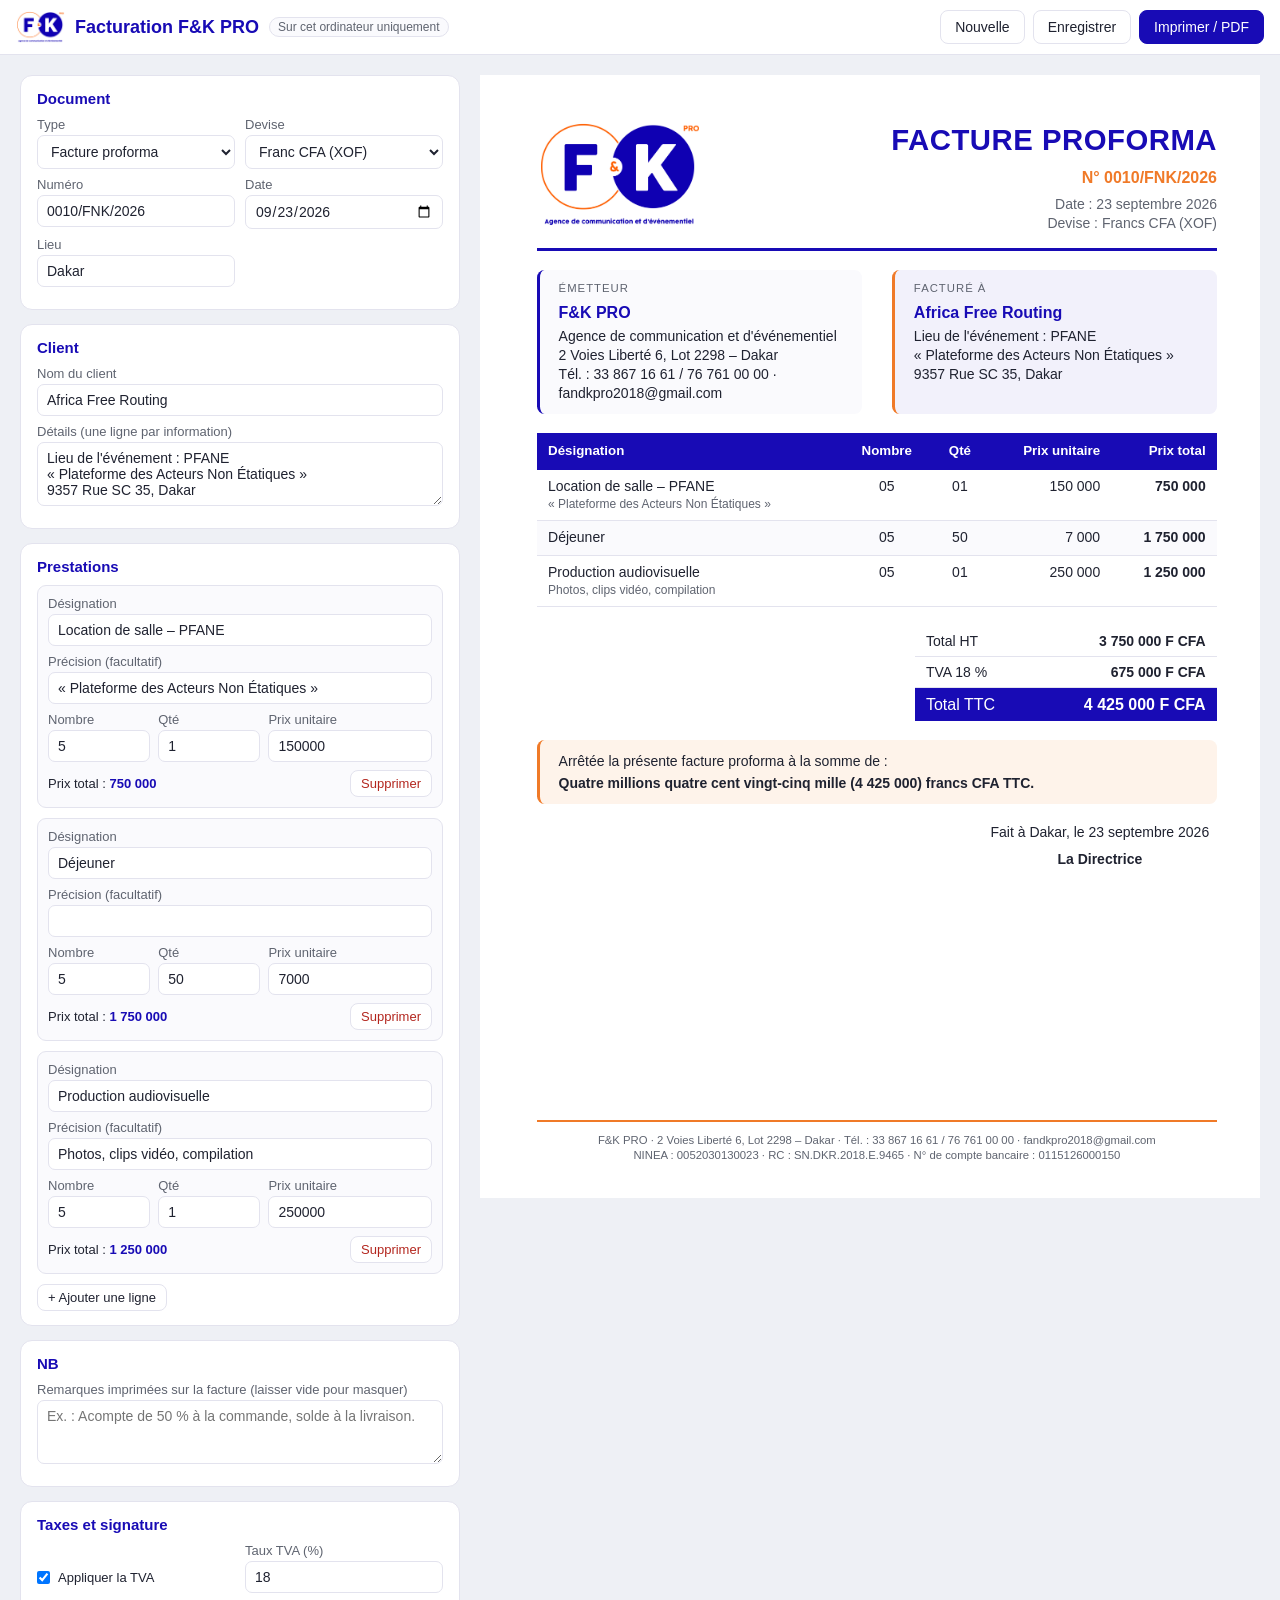
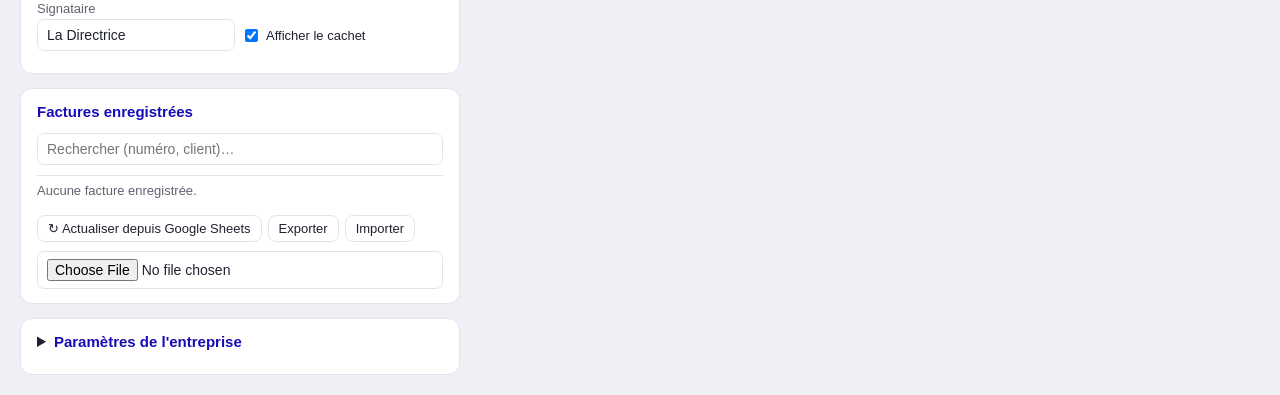
==== commit d5ab5846: "Choix de la devise (F CFA, dollar US, euro) et en-têtes de colonnes sur une ligne Co-Authored-By: Cl" ====
--- a/index.html
+++ b/index.html
@@ -30,6 +30,13 @@
             <option value="proforma">Facture proforma</option>
             <option value="facture">Facture</option>
             <option value="devis">Devis</option>
+          </select>
+        </label>
+        <label>Devise
+          <select id="f-devise">
+            <option value="XOF">Franc CFA (XOF)</option>
+            <option value="USD">Dollar US (USD)</option>
+            <option value="EUR">Euro (EUR)</option>
           </select>
         </label>
         <label>Numéro <input id="f-numero"></label>
@@ -124,7 +131,7 @@
             <h1 id="p-type">FACTURE PROFORMA</h1>
             <p class="num">N° <span id="p-numero"></span></p>
             <p class="meta">Date : <span id="p-date"></span></p>
-            <p class="meta">Devise : Francs CFA (XOF)</p>
+            <p class="meta">Devise : <span id="p-devise">Francs CFA (XOF)</span></p>
           </div>
         </div>
 
--- a/style.css
+++ b/style.css
@@ -106,7 +106,7 @@
 .party .name { font-weight: 700; color: var(--bleu); font-size: 12pt; margin-bottom: 1mm; }
 
 .items { width: 100%; border-collapse: collapse; }
-.items th { background: var(--bleu); color: #fff; font-weight: 700; padding: 2.5mm 3mm; text-align: center; font-size: 10pt; }
+.items th { background: var(--bleu); color: #fff; font-weight: 700; padding: 2.5mm 3mm; text-align: center; font-size: 10pt; white-space: nowrap; }
 .items th.desc { text-align: left; }
 .items th.r, .items td.r { text-align: right; }
 .items td { padding: 2mm 3mm; border-bottom: 1px solid var(--bord); text-align: center; vertical-align: top; }
@@ -125,7 +125,7 @@
 
 .bas { display: flex; gap: 6mm; align-items: flex-start; margin-top: 5mm; }
 .nb { flex: 1; padding: 3mm 5mm; border: 1px dashed var(--bleu); border-radius: 2mm; font-size: 9.5pt; }
-.nb strong { color: var(--bleu); }
+.nb strong { color: var(--orange); font-weight: 700; }
 .sign { flex: none; margin-left: auto; width: 62mm; text-align: center; }
 .sign .who { font-weight: 700; margin-top: 2mm; }
 .sign img { display: none; max-width: 60mm; max-height: 30mm; margin: 3mm auto 0; }
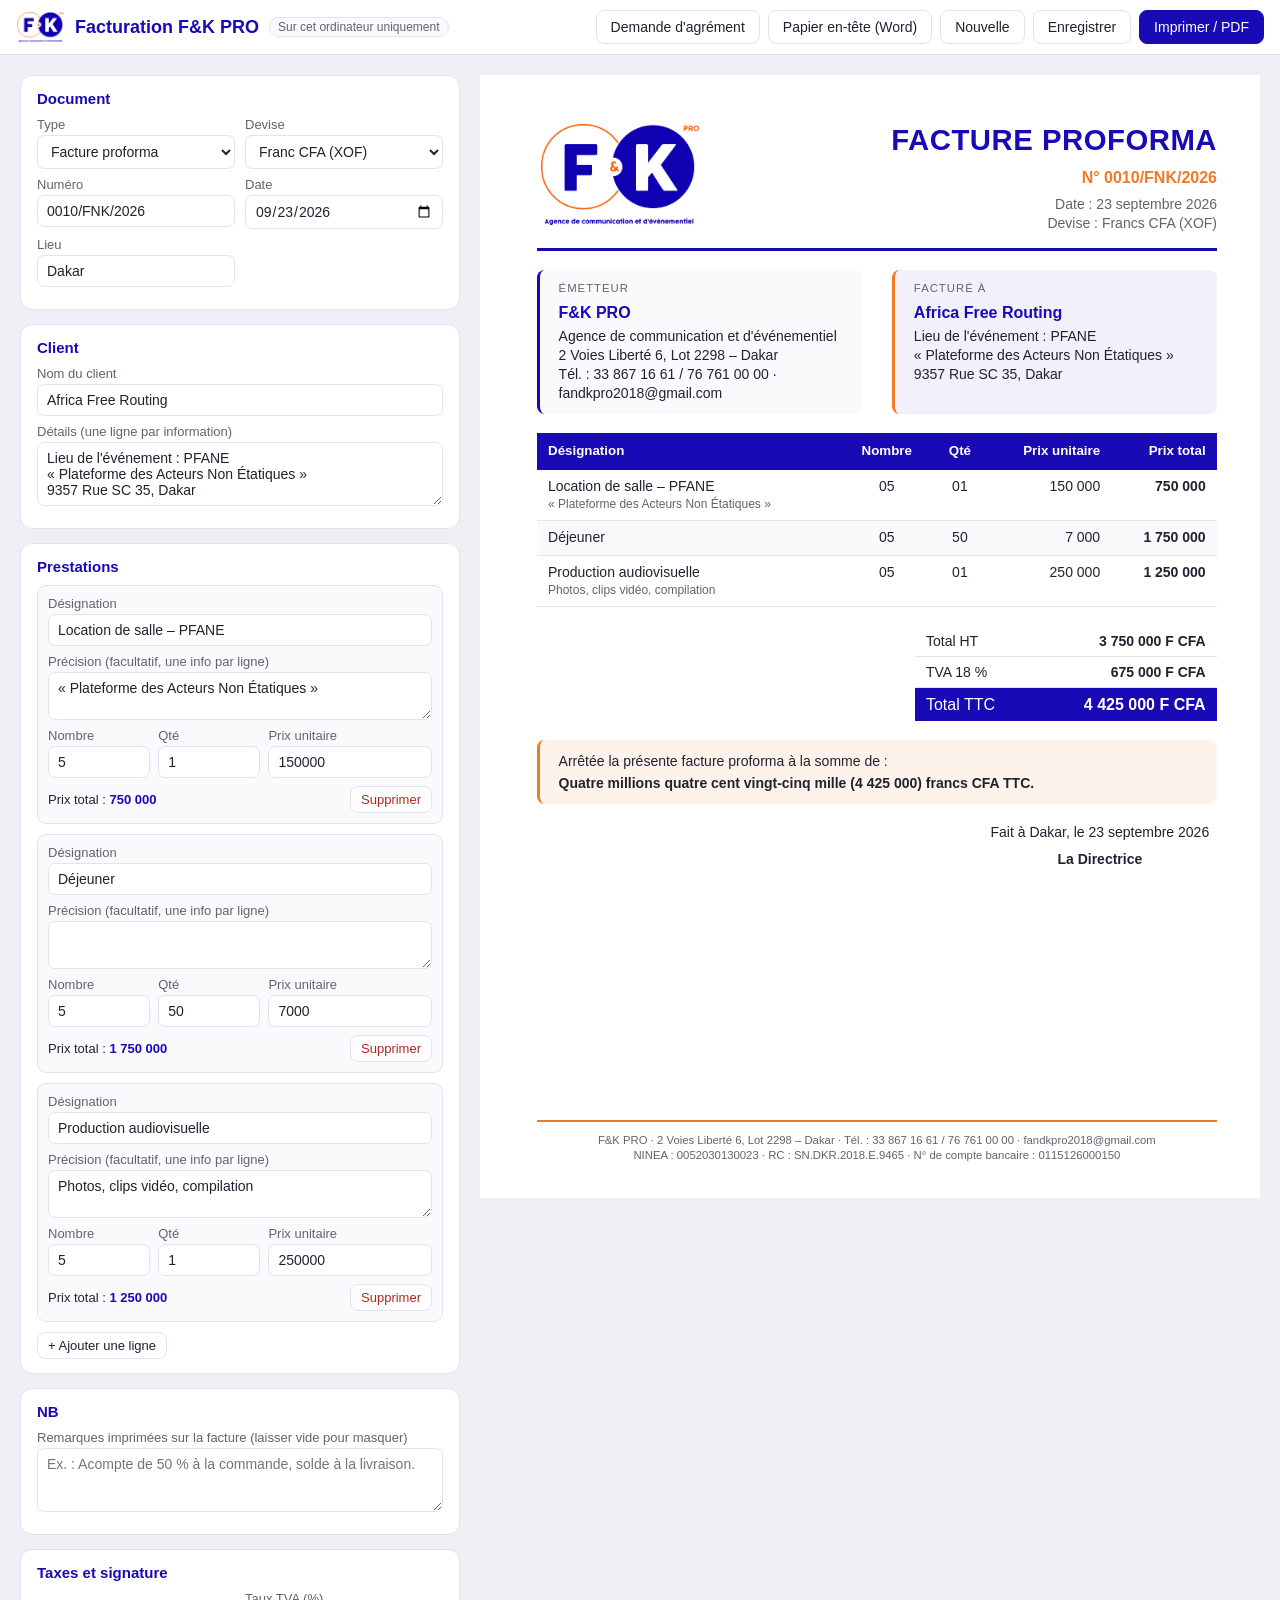
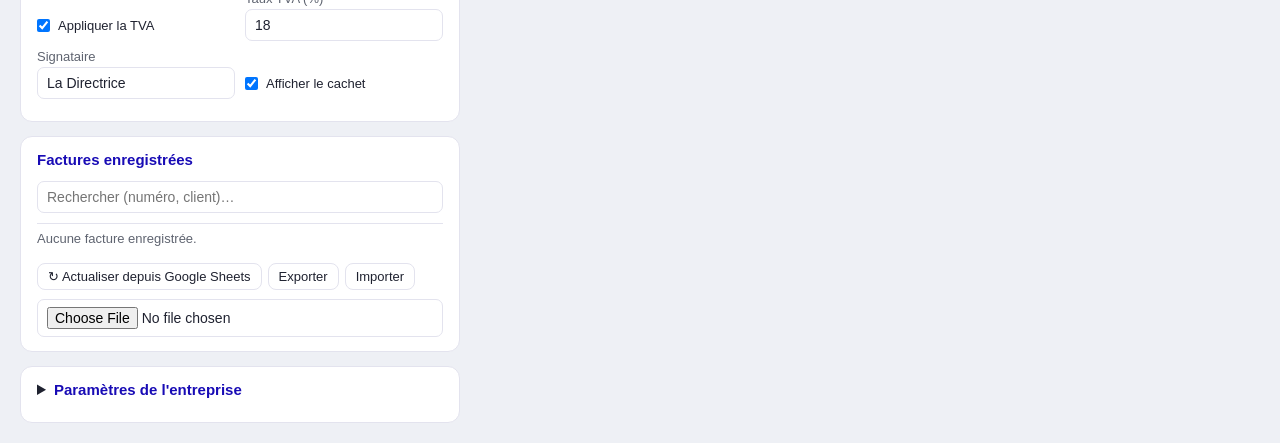
==== commit 53e5c8ca: "Bon de livraison, page de demande d'agrément et papier à en-tête Word Co-Authored-By: Claude Opus 5." ====
--- a/index.html
+++ b/index.html
@@ -13,6 +13,8 @@
 <header class="toolbar no-print">
   <div class="brand"><img src="logo.png" alt=""> <span>Facturation F&amp;K PRO</span> <span id="cloud-statut" class="statut"></span></div>
   <div class="actions">
+    <a class="btn" href="agrement.html">Demande d'agrément</a>
+    <a class="btn" href="modeles/Papier-en-tete-FK-PRO.docx" download>Papier en-tête (Word)</a>
     <button id="btn-new" class="btn">Nouvelle</button>
     <button id="btn-save" class="btn">Enregistrer</button>
     <button id="btn-print" class="btn primary">Imprimer / PDF</button>
@@ -30,6 +32,7 @@
             <option value="proforma">Facture proforma</option>
             <option value="facture">Facture</option>
             <option value="devis">Devis</option>
+            <option value="livraison">Bon de livraison</option>
           </select>
         </label>
         <label>Devise
@@ -102,6 +105,7 @@
           <label>N° de compte bancaire <input id="s-banque"></label>
           <label>Suffixe de numérotation <input id="s-suffixe"></label>
           <label>Prochain numéro <input id="s-prochain" type="number" min="1"></label>
+          <label>Prochain n° de bon de livraison <input id="s-prochain-bl" type="number" min="1"></label>
         </div>
         <label>NB par défaut (repris sur chaque nouvelle facture)
           <textarea id="s-nb" rows="2"></textarea>
@@ -131,7 +135,7 @@
             <h1 id="p-type">FACTURE PROFORMA</h1>
             <p class="num">N° <span id="p-numero"></span></p>
             <p class="meta">Date : <span id="p-date"></span></p>
-            <p class="meta">Devise : <span id="p-devise">Francs CFA (XOF)</span></p>
+            <p class="meta col-prix">Devise : <span id="p-devise">Francs CFA (XOF)</span></p>
           </div>
         </div>
 
@@ -144,7 +148,7 @@
             <p id="p-contact"></p>
           </div>
           <div class="party client">
-            <p class="label">Facturé à</p>
+            <p class="label" id="p-label-client">Facturé à</p>
             <p class="name" id="p-client"></p>
             <div id="p-client-details"></div>
           </div>
@@ -156,8 +160,8 @@
               <th class="desc">Désignation</th>
               <th>Nombre</th>
               <th>Qté</th>
-              <th class="r">Prix unitaire</th>
-              <th class="r">Prix total</th>
+              <th class="r col-prix">Prix unitaire</th>
+              <th class="r col-prix">Prix total</th>
             </tr>
           </thead>
           <tbody id="p-lines"></tbody>
@@ -179,6 +183,14 @@
           <div class="nb" id="p-nb-bloc">
             <p><strong>NB :</strong></p>
             <div id="p-nb"></div>
+          </div>
+
+          <!-- Bon de livraison uniquement : réception par le client -->
+          <div class="reception">
+            <p class="who">Reçu par le client</p>
+            <p>Nom : ……………………………………</p>
+            <p>Date : ……………………………………</p>
+            <p>Signature et cachet :</p>
           </div>
 
           <div class="sign">
--- a/style.css
+++ b/style.css
@@ -32,6 +32,7 @@
 .btn {
   border: 1px solid var(--bord); background: #fff; color: var(--texte);
   padding: 8px 14px; border-radius: 8px; font: inherit; font-size: 14px; cursor: pointer;
+  display: inline-block; text-decoration: none; line-height: normal;
 }
 .btn:hover { border-color: var(--bleu); color: var(--bleu); }
 .btn.primary { background: var(--bleu); border-color: var(--bleu); color: #fff; }
@@ -111,9 +112,11 @@
 .items th.r, .items td.r { text-align: right; }
 .items td { padding: 2mm 3mm; border-bottom: 1px solid var(--bord); text-align: center; vertical-align: top; }
 .items td.desc { text-align: left; }
-.items td.desc small { display: block; color: var(--gris); font-size: 9pt; }
+.items td.desc small { display: block; color: var(--gris); font-size: 9pt; white-space: pre-line; }
 .items tbody tr:nth-child(even) td { background: var(--fond-ligne); }
 .items td.total { font-weight: 700; }
+.items tr.section td { border-bottom: 0; padding-bottom: 1mm; }
+.items tr.detail td.desc { padding-left: 8mm; }
 
 .totals { margin: 5mm 0 0 auto; border-collapse: collapse; min-width: 80mm; }
 .totals td { padding: 1.5mm 3mm; border-bottom: 1px solid var(--bord); }
@@ -126,6 +129,12 @@
 .bas { display: flex; gap: 6mm; align-items: flex-start; margin-top: 5mm; }
 .nb { flex: 1; padding: 3mm 5mm; border: 1px dashed var(--bleu); border-radius: 2mm; font-size: 9.5pt; }
 .nb strong { color: var(--orange); font-weight: 700; }
+/* Bon de livraison : sans prix ni totaux, avec réception client */
+.reception { display: none; flex: none; width: 62mm; padding: 3mm 4mm; border: 1px solid var(--bord); border-radius: 2mm; font-size: 10pt; line-height: 1.9; min-height: 38mm; }
+.reception .who { font-weight: 700; line-height: 1.4; margin-bottom: 1mm; }
+.mode-bl .col-prix, .mode-bl .totals, .mode-bl .words { display: none; }
+.mode-bl .reception { display: block; }
+.mode-bl .bas { margin-top: 8mm; }
 .sign { flex: none; margin-left: auto; width: 62mm; text-align: center; }
 .sign .who { font-weight: 700; margin-top: 2mm; }
 .sign img { display: none; max-width: 60mm; max-height: 30mm; margin: 3mm auto 0; }
